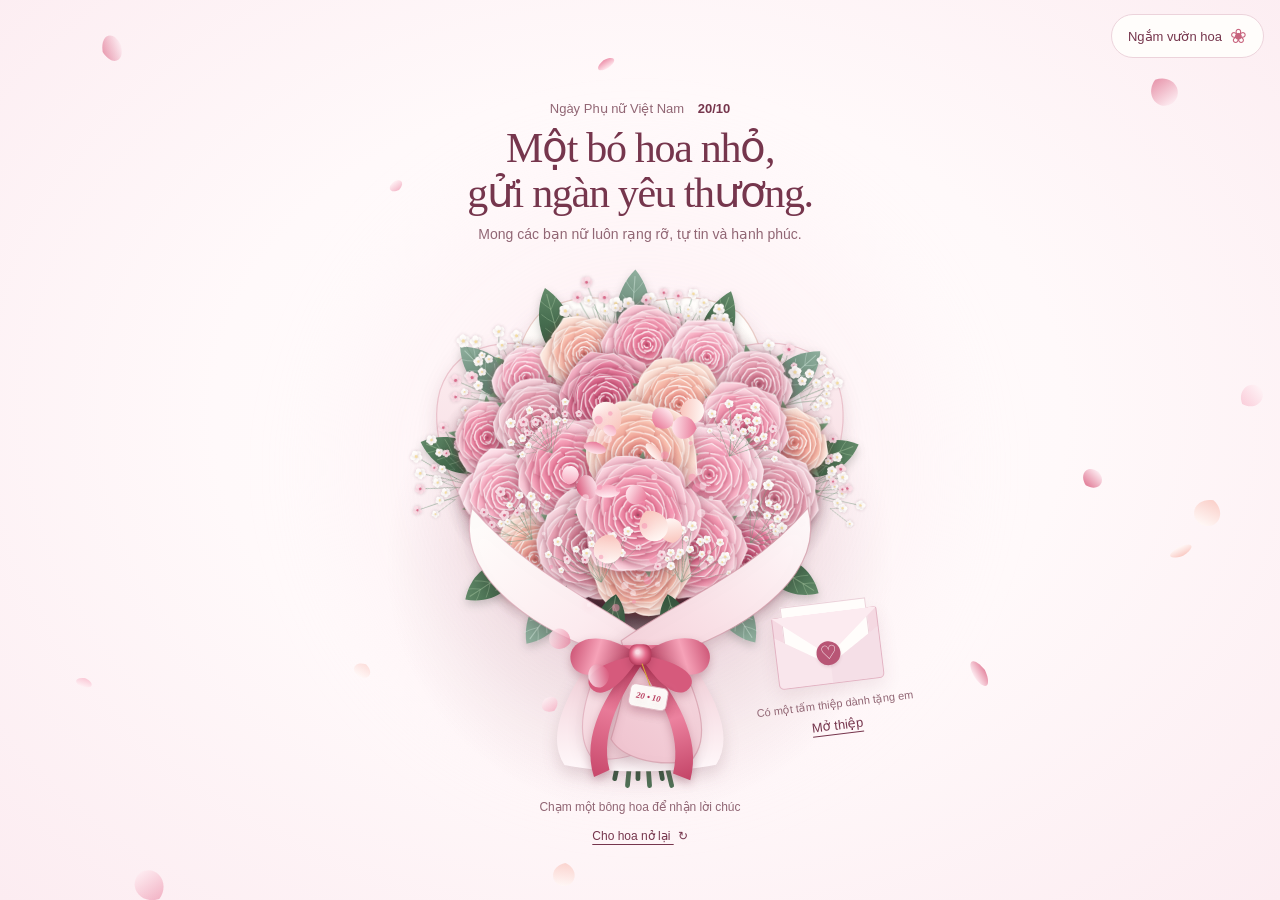
==== index.html @ e849e3f6 "Add files via upload" ====
<!DOCTYPE html>
<html lang="vi">
<head>
  <meta charset="UTF-8">
  <meta name="viewport" content="width=device-width, initial-scale=1.0">
  <meta name="theme-color" content="#fff8fa">
  <meta name="description" content="Một bó hoa và tấm thiệp nhỏ, gửi những lời chúc dịu dàng nhân ngày Phụ nữ Việt Nam 20/10.">
  <title>Một bó hoa dành tặng các bạn · 20/10</title>
  <link rel="stylesheet" href="./style.css">
  <script src="./script.js" defer></script>
  <script src="./card.js" defer></script>
  <script src="./album.js" defer></script>
</head>
<body>
  <main>
    <a class="garden-link" href="./garden.html">Ngắm vườn hoa <span aria-hidden="true">❀</span></a>
    <canvas id="ambientPetalsCanvas" aria-hidden="true"></canvas>
    <header class="greeting">
      <p class="occasion">Ngày Phụ nữ Việt Nam <span>20/10</span></p>
      <h1>Một bó hoa nhỏ,<br>gửi ngàn yêu thương.</h1>
      <p class="greeting-caption">Mong các bạn nữ luôn rạng rỡ, tự tin và hạnh phúc.</p>
    </header>

    <div class="gift-layout">
      <section class="scene-column" aria-label="Hoa và những lời chúc 20/10">


        <div class="gift-visuals">
          <div class="bouquet-composition">
            <div id="bouquetStageWrapper" role="button" tabindex="0"
              aria-label="Bó hoa hồng. Nhấn Enter để nhận lời chúc; dùng phím mũi tên để chọn bông hoa."
              aria-describedby="bouquetHint">
              <canvas id="bouquetCanvas" aria-hidden="true"></canvas>
            </div>
            <button class="envelope-button" id="openCard" type="button" aria-haspopup="dialog" aria-controls="greetingCard" aria-expanded="false" hidden>
              <span class="envelope" aria-hidden="true"><span class="envelope-letter">Gửi em</span><span class="envelope-seal">♡</span></span>
              <span class="envelope-caption">Có một tấm thiệp dành tặng em</span>
              <span class="envelope-action">Mở thiệp</span>
            </button>
          </div>

        </div>

        <footer class="scene-footer">
          <p id="bouquetHint" class="bouquet-hint">Chạm một bông hoa để nhận lời chúc</p>
          <p id="roseWish" class="rose-wish" role="status" aria-live="polite" aria-atomic="true"></p>
          <button class="text-button" id="replayBloom" type="button">Cho hoa nở lại <span aria-hidden="true">↻</span></button>
        </footer>
      </section>

      <dialog id="greetingCard" class="card-dialog" aria-labelledby="cardTitle">
        <div class="letter-paper">
          <button class="close-button" id="closeCard" type="button" aria-label="Đóng thiệp">×</button>
          <div id="cardReading">
            <div class="letter-date" aria-label="Ngày 20 tháng 10"><span>20</span><span class="date-stem" aria-hidden="true"></span><span>10</span></div>
            <p class="letter-recipient">Gửi <span id="cardRecipient">các bạn nữ</span>,</p>
            <h2 id="cardTitle">Chúc các bạn nữ một ngày 20/10 thật vui vẻ!</h2>
            <div class="letter-flower" aria-hidden="true">❀</div>
            <p id="cardMessage" class="letter-message"></p>
            <div class="letter-signoff"><p>Với thật nhiều thương mến,</p><p id="cardSender" class="letter-signature"></p></div>
            <div class="letter-fold" aria-hidden="true"></div>
            <div class="letter-actions"><button id="viewAlbum" class="text-button" type="button" aria-controls="memoryAlbum">Xem album kỷ niệm <span aria-hidden="true">♡</span></button><button id="editCard" class="text-button" type="button">Viết lời chúc riêng <span aria-hidden="true">✎</span></button></div>
          </div>
          <form id="cardEditor" hidden>
            <p class="editor-intro">Một lời chúc nhỏ gửi đến các bạn nữ nhân ngày 20/10.</p>
            <h2 id="editorTitle" class="editor-title">Viết chút yêu thương</h2>
            <label for="recipientInput">Gửi đến</label>
            <input id="recipientInput" name="recipient" maxlength="60" required autocomplete="off">
            <label for="messageInput">Lời chúc 20/10</label>
            <textarea id="messageInput" name="message" rows="7" maxlength="1500" required></textarea>
            <label for="senderInput">Người gửi</label>
            <input id="senderInput" name="sender" maxlength="60" required autocomplete="off">
            <p class="editor-hint">Lời chúc được lưu trên trình duyệt này.</p>
            <div class="editor-actions"><button class="primary-button" type="submit">Lưu lời chúc</button><button class="text-button" id="cancelEdit" type="button">Hủy</button></div>
          </form>
          <p id="cardStatus" class="card-status" role="status" aria-live="polite"></p>
        </div>
      </dialog>
    </div>
    <section id="memoryAlbum" class="memory-album" aria-labelledby="albumTitle" hidden>
      <header class="album-heading">
        <p class="album-note">Một chút yêu thương dành tặng các bạn nữ</p>
        <h2 id="albumTitle">Những khoảnh khắc đáng nhớ</h2>
        <button id="toggleAlbum" class="text-button" type="button" aria-expanded="false" aria-controls="albumPhotos">Xòe album <span aria-hidden="true">♡</span></button>
        <button id="editAlbum" class="text-button" type="button" aria-expanded="false" aria-controls="albumPhotos">Thay ảnh <span aria-hidden="true">✎</span></button>
      </header>
      <p id="albumEditHint" class="album-edit-hint" hidden>Chọn ảnh từ thiết bị của em, tối đa 20 MB mỗi ảnh. Ảnh được lưu trên trình duyệt này, không tự gửi sang thiết bị khác.</p>
      <p id="albumStatus" class="album-status" role="status" aria-live="polite" aria-atomic="true"></p>
      <div id="albumPhotos" class="album-photos">
        <figure class="portrait-card album-card">
          <div class="portrait-photo"><img src="./assets/fonts/hi1.jpg" alt="Ảnh kỷ niệm thứ nhất của người nhận thiệp" width="768" height="1024" decoding="async"></div>
          <figcaption><span class="portrait-dedication">Luôn luôn mĩm cười.</span><span class="portrait-date">Luôn Luôn thật vui</span></figcaption>
          <div class="photo-actions" hidden>
            <button class="text-button change-photo" type="button" aria-label="Đổi ảnh thứ nhất">Đổi ảnh</button>
            <button class="text-button reset-photo" type="button" aria-label="Khôi phục ảnh thứ nhất" disabled>Ảnh ban đầu</button>
            <input class="photo-input" type="file" accept="image/*" aria-label="Chọn ảnh thứ nhất" hidden>
          </div>
        </figure>
        <figure class="portrait-card album-card">
          <div class="portrait-photo"><img src="./assets/fonts/hi2.jpg" alt="Ảnh kỷ niệm thứ hai của người nhận thiệp" width="768" height="1024" decoding="async" loading="lazy"></div>
          <figcaption><span class="portrait-dedication">Luôn luôn bình yên.</span><span class="portrait-date">Luôn luôn dịu dàng</span></figcaption>
          <div class="photo-actions" hidden>
            <button class="text-button change-photo" type="button" aria-label="Đổi ảnh thứ hai">Đổi ảnh</button>
            <button class="text-button reset-photo" type="button" aria-label="Khôi phục ảnh thứ hai" disabled>Ảnh ban đầu</button>
            <input class="photo-input" type="file" accept="image/*" aria-label="Chọn ảnh thứ hai" hidden>
          </div>
        </figure>
        <figure class="portrait-card album-card">
          <div class="portrait-photo"><img src="./assets/fonts/hi3.png" alt="Ảnh kỷ niệm thứ ba của người nhận thiệp" width="768" height="1024" decoding="async" loading="lazy"></div>
          <figcaption><span class="portrait-dedication">Luôn luôn rạng rỡ.</span><span class="portrait-date">Càng ngày càng nhiều tiền</span></figcaption>
          <div class="photo-actions" hidden>
            <button class="text-button change-photo" type="button" aria-label="Đổi ảnh thứ ba">Đổi ảnh</button>
            <button class="text-button reset-photo" type="button" aria-label="Khôi phục ảnh thứ ba" disabled>Ảnh ban đầu</button>
            <input class="photo-input" type="file" accept="image/*" aria-label="Chọn ảnh thứ ba" hidden>
          </div>
        </figure>
        <figure class="portrait-card album-card">
          <div class="portrait-photo"><img src="./assets/fonts/hi4.png" alt="Ảnh thứ tư — nhấn Thay ảnh để thêm hình" width="768" height="1024" decoding="async" loading="lazy"></div>
          <figcaption><span class="portrait-dedication">Sớm lấy chồng nha 🌷</span><span class="portrait-date">Luôn luôn hạnh phúc</span></figcaption>
          <div class="photo-actions" hidden>
            <button class="text-button change-photo" type="button" aria-label="Thêm hoặc đổi ảnh thứ tư">Thêm ảnh</button>
            <button class="text-button reset-photo" type="button" aria-label="Khôi phục ảnh thứ tư" disabled>Ảnh ban đầu</button>
            <input class="photo-input" type="file" accept="image/*" aria-label="Chọn ảnh thứ tư" hidden>
          </div>
        </figure>
      </div>
      <p class="album-footnote">Có những điều nhỏ, nhớ lại vẫn thấy vui.</p>
    </section>
    <noscript><p class="noscript-message">Bật JavaScript để ngắm hoa nở và mở thiệp 20/10 nhé.</p></noscript>
  </main>
</body>
</html>
---- style.css ----
:root {
  --paper: #fffdfb;
  --blush: #fff8fa;
  --rose: #c7637d;
  --ink: #76364d;
  --muted: #916674;
  --line: #ecd3db;
  --bouquet-size: clamp(210px, calc(100dvh - 300px), 560px);
  color: var(--ink);
  font-family: "Segoe UI", Arial, sans-serif;
  font-synthesis: none;
}
* { box-sizing: border-box; }
[hidden] { display: none !important; }
html, body { margin: 0; min-width: 320px; min-height: 100%; }
body {
  background: radial-gradient(ellipse at 50% 46%, #fffdfd 0%, #fff9fa 47%, #fcecf1 100%);
  -webkit-tap-highlight-color: transparent;
}
button, input, textarea { font: inherit; }
button { color: inherit; cursor: pointer; touch-action: manipulation; }
button:focus-visible, a:focus-visible, [tabindex]:focus-visible, input:focus-visible, textarea:focus-visible {
  outline: 2px solid var(--ink); outline-offset: 5px;
}
main {
  min-height: 100vh; min-height: 100dvh;
  display: grid; align-content: center;
  position: relative; isolation: isolate;
  padding: max(72px, calc(env(safe-area-inset-top) + 64px)) clamp(16px, 3vw, 48px) max(16px, env(safe-area-inset-bottom));
}
.garden-link {
  position: absolute; top: max(14px, env(safe-area-inset-top));
  right: max(16px, env(safe-area-inset-right)); z-index: 4;
  display: inline-flex; align-items: center; gap: 8px;
  min-height: 44px; padding: 10px 16px; border: 1px solid var(--line); border-radius: 24px;
  background: var(--paper); color: var(--ink); font-size: 13px; text-decoration: none;
}
.garden-link:hover { background: #fae7ef; }
.garden-link span { color: var(--rose); font-size: 20px; line-height: 1; }
.gift-layout {
  width: min(100%, 1040px); margin-inline: auto;
  display: grid; grid-template-columns: minmax(0, 1fr); align-items: start;
  gap: 32px clamp(28px, 4vw, 60px);
}
.scene-column { min-width: 0; display: flex; flex-direction: column; align-items: center; }
.gift-visuals {
  width: 100%; margin: 4px auto 0; display: grid; place-items: center;
}
.portrait-card {
  position: relative; min-width: 0; width: 100%; max-width: 275px;
  justify-self: center; margin: 0; padding: 10px 10px 0;
  background: var(--paper); border: 1px solid #ecd3db99;
  box-shadow: 0 14px 40px #76364d10, 0 2px 7px #76364d08;
  transform-origin: top left;
}
.portrait-photo { overflow: hidden; aspect-ratio: 3 / 4; background: #f3e4e5; }
.portrait-photo img { display: block; width: 100%; height: 100%; object-fit: cover; object-position: center; }
.portrait-card figcaption { padding: 19px 6px 20px; text-align: center; }
.portrait-dedication { display: block; font: italic clamp(16px, 1.6vw, 21px)/1.45 "Palatino Linotype", Georgia, serif; text-wrap: pretty; }
.portrait-date { display: block; color: var(--muted); margin-top: 11px; font-size: 10px; line-height: 1.6; }
main::before {
  content: ''; position: absolute; left: 50%; top: 52%; z-index: -1;
  width: min(90vw, 700px); aspect-ratio: 1;
  transform: translate(-50%, -50%); border-radius: 50%;
  background: radial-gradient(circle, rgba(252, 210, 223, .45), rgba(254, 235, 242, .16) 57%, transparent 73%);
  filter: blur(26px); pointer-events: none;
}
.greeting { width: fit-content; max-width: 100%; margin: 0 auto 8px; transform-origin: top left; position: relative; z-index: 1; text-align: center; }
.occasion { margin: 0 0 10px; font-size: 13px; color: var(--muted); }
.occasion span { margin-left: 10px; color: var(--ink); font-weight: 600; }
h1, h2, .letter-recipient { font-family: "Palatino Linotype", "Book Antiqua", Palatino, Georgia, serif; font-weight: 400; }
h1 { margin: 0; font-size: clamp(28px, 3.4vw, 42px); line-height: 1.08; letter-spacing: -1.3px; }
.greeting-caption { font-size: 14px; color: var(--muted); margin: 10px 0 0; }
.bouquet-composition {
  position: relative; min-width: 0; margin: -12px auto -8px;
  width: min(100%, var(--bouquet-size));
  transform-origin: top left;
}
#bouquetStageWrapper {
  position: relative; width: 100%; aspect-ratio: 1; border-radius: 45%;
  cursor: pointer; touch-action: manipulation;
  animation: bouquet-entrance 1.15s cubic-bezier(.16, 1, .3, 1) both;
}
#bouquetCanvas { width: 100%; height: 100%; display: block; }
.envelope-button {
  position: absolute; right: 8px; top: 66%; width: clamp(126px, 29%, 164px);
  padding: 0; border: 0; background: transparent; text-align: center;
  transform: rotate(-7deg); animation: envelope-arrival .8s cubic-bezier(.2,.8,.2,1) both;
}
.envelope {
  position: relative; display: block; width: 106px; height: 72px; margin: 0 auto 12px;
  background: #f5d9e2; border: 1px solid #e3b5c4; border-radius: 2px 2px 5px 5px;
  box-shadow: 0 8px 18px #76364d18;
}
.envelope::before {
  content: ''; position: absolute; inset: 0; z-index: 2;
  background: linear-gradient(32deg, #f9e6ec 49%, transparent 50%) left / 51% 100% no-repeat,
              linear-gradient(-32deg, #f5dfe7 49%, transparent 50%) right / 51% 100% no-repeat;
  border-radius: inherit;
}
.envelope::after {
  content: ''; position: absolute; inset: -1px -1px 0; z-index: 3;
  background: #fcebf0; clip-path: polygon(0 0, 100% 0, 50% 61%);
  transform-origin: top; transition: transform .4s ease;
}
.envelope-letter {
  position: absolute; inset: -11px 9px 9px; padding: 12px 0 0;
  background: var(--paper); border: 1px solid var(--line);
  font-family: Georgia, serif; font-style: italic; font-size: 13px;
  transition: transform .4s ease;
}
.envelope-seal {
  position: absolute; left: calc(50% - 12px); top: 28px; z-index: 4;
  width: 24px; height: 24px; border-radius: 50%; background: #b85575;
  color: #fff6f8; font: 19px/24px Georgia, serif; box-shadow: 0 2px 3px #76364d22;
}
.envelope-caption, .envelope-action { display: block; font-size: 11px; line-height: 1.5; }
.envelope-caption { color: var(--muted); }
.envelope-action { font-size: 13px; text-decoration: underline; text-underline-offset: 4px; margin-top: 3px; }
@media (hover: hover) {
  .envelope-button:hover .envelope-letter { transform: translateY(-7px); }
  .envelope-button:hover .envelope::after { transform: rotateX(35deg); }
}
.scene-footer { transform-origin: top left; width: min(100%, 540px); margin-top: 6px; text-align: center; position: relative; z-index: 1; }
.bouquet-hint { font-size: 12px; color: var(--muted); margin: 0; }
.rose-wish { font: italic 17px/1.6 Georgia, serif; margin: 6px auto 2px; max-width: 440px; min-height: 54px; text-wrap: pretty; }
.rose-wish:empty { min-height: 0; margin: 0; }
.rose-wish.is-new { animation: wish-arrival .4s ease both; }
.text-button { border: 0; background: transparent; padding: 12px 8px; font-size: 12px; text-decoration: underline; text-underline-offset: 4px; }
.text-button span { display: inline-block; margin-left: 4px; text-decoration: none; }
#replayBloom { margin-top: 3px; }
#ambientPetalsCanvas { position: fixed; inset: 0; width: 100%; height: 100%; display: block; pointer-events: none; z-index: 2; }
.card-dialog {
  position: relative; z-index: 3; inset: auto; justify-self: center; align-self: start;
  width: min(100%, 620px); min-width: 0; max-width: none; max-height: none; margin: 0;
  padding: 0; border: 0; border-radius: 5px; color: var(--ink);
  background: var(--paper); box-shadow: 0 20px 70px #76364d14, 0 2px 8px #76364d0d;
  overflow: visible; scroll-margin-block: 24px;
}
.card-dialog[open] { animation: letter-open .45s .4s cubic-bezier(.16,1,.3,1) both; }
.letter-paper { position: relative; padding: 18px 30px 10px; background: linear-gradient(90deg, transparent 49.7%, #eedde33b 50%, transparent 50.3%), var(--paper); }
.letter-paper::before { content: ''; position: absolute; inset: 10px; border: 1px solid #ecd3db99; border-radius: 2px; pointer-events: none; }
.close-button { position: absolute; right: 15px; top: 14px; z-index: 1; width: 36px; height: 36px; background: transparent; border: 0; border-radius: 50%; font-size: 25px; font-weight: 300; }
.close-button:hover { background: #f9eaf0; }
.letter-date { display: flex; align-items: center; justify-content: center; gap: 13px; font: 28px/1.1 Georgia, serif; color: var(--rose); margin: 0 0 10px; }
.date-stem { width: 1px; height: 32px; background: var(--line); transform: rotate(25deg); }
.letter-recipient { margin: 0 0 10px; font-size: 19px; overflow-wrap: anywhere; }
#cardTitle { margin: 0; font-size: 31px; line-height: 1.2; letter-spacing: -.6px; }
.letter-flower { text-align: center; font: 29px/1 Georgia, serif; color: var(--rose); margin: 6px 0 8px; }
.letter-message { white-space: pre-wrap; overflow-wrap: anywhere; font-size: 14px; line-height: 1.65; margin: 0; }
.message-paragraph { display: block; }
.message-paragraph + .message-paragraph { margin-top: 12px; }
.letter-signoff { margin-top: 10px; text-align: right; }
.letter-signoff > p:first-child { margin: 0 0 3px; font-size: 12px; color: var(--muted); }
.letter-signature { font: italic 23px/1.4 "Palatino Linotype", Georgia, serif; margin: 0; overflow-wrap: anywhere; }
.letter-fold { height: 1px; margin: 8px -30px 2px; background: #ecd3db77; box-shadow: 0 1px 2px #76364d08; }
.letter-actions { text-align: center; }
.letter-actions .text-button { padding-block: 8px; }
.card-status { font-size: 12px; color: var(--muted); text-align: center; margin: 0; line-height: 1.6; }
.card-status:not(:empty) { padding: 8px 0; }
.editor-intro { margin: 10px 0; font-size: 12px; color: var(--muted); }
.editor-title { font-size: 27px; line-height: 1.2; margin: 0 0 26px; }
#cardEditor label { display: block; font-size: 13px; margin: 18px 0 8px; }
#cardEditor input, #cardEditor textarea { width: 100%; border: 1px solid #dcb8c5; border-radius: 5px; background: #fff9fb; color: var(--ink); padding: 11px 12px; font-size: 14px; line-height: 1.6; }
#cardEditor textarea { resize: vertical; min-height: 150px; }
.editor-hint { font-size: 11px; color: var(--muted); line-height: 1.7; margin-top: 14px; }
.editor-actions { display: flex; align-items: center; gap: 16px; margin: 20px 0 10px; }
.primary-button { border: 1px solid var(--ink); border-radius: 5px; padding: 12px 20px; font-size: 13px; background: var(--ink); color: var(--paper); }
.noscript-message { text-align: center; font-size: 14px; }
/* The album is a second chapter, revealed only after the letter is opened. */
.memory-album {
  position: relative; z-index: 3; width: min(100%, 850px); min-width: 0;
  margin: clamp(32px, 4vw, 54px) auto 8px; text-align: center; scroll-margin-top: 32px;
  opacity: 0; transform: translateY(24px);
  transition: opacity .8s ease, transform .8s cubic-bezier(.2,.8,.2,1);
}
.memory-album.is-revealed { opacity: 1; transform: none; }
.album-heading { margin-bottom: 26px; }
.album-note { color: var(--muted); font-size: 12px; line-height: 1.7; margin: 0 0 12px; }
#albumTitle { font-size: clamp(26px, 3vw, 34px); line-height: 1.25; margin: 0 0 8px; letter-spacing: -.5px; }
.album-photos { display: grid; grid-template-columns: minmax(0, 1fr); gap: 28px; padding: 18px 18px 14px; }
.album-card { grid-area: 1 / 1; width: min(100%, 230px); max-width: none; transform-origin: center; }
.album-card:nth-child(1) { z-index: 3; transform: rotate(-3deg); }
.album-card:nth-child(2) { z-index: 2; transform: translate(12px, -6px) rotate(7deg); }
.album-card:nth-child(3) { z-index: 1; transform: translate(-12px, -10px) rotate(-9deg); }
.album-card .portrait-dedication { font-size: 17px; }
.album-card figcaption { padding: 16px 4px 18px; }
.album-card .portrait-date { margin-top: 8px; }
.album-edit-hint, .album-status { max-width: 520px; margin: 0 auto 16px; color: var(--muted); font-size: 12px; line-height: 1.7; }
.album-status:empty { display: none; }
.photo-actions { display: flex; justify-content: center; flex-wrap: wrap; gap: 0 4px; padding: 0 0 8px; }
.photo-actions .text-button { min-height: 44px; padding: 10px 6px; }
.photo-actions button:disabled { opacity: .5; cursor: default; }
.album-card[aria-busy="true"] .portrait-photo { opacity: .65; }
.memory-album.is-spread .album-photos { grid-template-columns: repeat(4, minmax(0, 1fr)); }
.memory-album.is-spread .album-card { grid-area: auto; transform: rotate(var(--photo-angle)); animation: photo-unfold .65s cubic-bezier(.2,.8,.2,1) both; }
.memory-album.is-spread .album-card:nth-child(1) { --photo-angle: -4deg; }
.memory-album.is-spread .album-card:nth-child(2) { --photo-angle: 2deg; animation-delay: .13s; }
.memory-album.is-spread .album-card:nth-child(3) { --photo-angle: -2deg; animation-delay: .26s; }
.memory-album.is-spread .album-card:nth-child(4) { --photo-angle: 3deg; animation-delay: .39s; }
.album-footnote { margin: 22px 0 0; color: var(--muted); font: italic 15px/1.7 Georgia, serif; }
@keyframes photo-unfold {
  from { opacity: 0; transform: translateY(22px) rotate(0); }
  to { opacity: 1; transform: translateY(0) rotate(var(--photo-angle)); }
}
@media (min-width: 1100px) {
  body.card-open .gift-layout { grid-template-columns: minmax(0, 1fr) minmax(400px, 470px); align-items: center; }
  body.card-open .bouquet-composition { width: min(100%, var(--bouquet-size)); }
  body.card-open .envelope-button { right: 0; width: 126px; }
  body.card-open .envelope { width: 88px; height: 60px; }
  body.card-open .envelope-seal { top: 22px; }
  body.card-open .envelope-caption { font-size: 10px; }
  body.card-open .envelope-action { font-size: 12px; }
  body.card-open .card-dialog { width: 100%; }
}
@media (min-width: 601px) and (max-width: 1099px) {
  body.card-open .bouquet-composition { width: min(100%, var(--bouquet-size)); }
}
@media (max-width: 600px) {
  .occasion { font-size: 12px; margin-bottom: 8px; }
  .greeting { margin-bottom: 6px; }
  .greeting-caption { font-size: 12px; margin-top: 8px; }
  .gift-visuals { margin-top: 2px; }
  .bouquet-composition { margin-top: 0; margin-bottom: 4px; width: min(100%, var(--bouquet-size)); }
  .envelope-button { right: 6px; top: 68%; width: 130px; }
  .envelope { width: 88px; height: 60px; margin-bottom: 9px; }
  .envelope-seal { top: 22px; }
  .envelope-caption { font-size: 10px; }
  .envelope-action { font-size: 12px; }
  .rose-wish { font-size: 16px; padding: 0 10px; }
  .letter-paper { padding: 18px 24px 10px; }
  .letter-fold { margin-left: -24px; margin-right: -24px; }
  #cardTitle { font-size: 29px; }
  .memory-album.is-spread .album-photos { grid-template-columns: minmax(0, 1fr); gap: 32px; }
}
@keyframes bouquet-entrance { from { opacity: 0; transform: translateY(18px) scale(.92); } to { opacity: 1; transform: translateY(0) scale(1); } }
@keyframes envelope-arrival { from { opacity: 0; transform: translateY(14px) rotate(-12deg); } to { opacity: 1; transform: translateY(0) rotate(-7deg); } }
@keyframes letter-open { from { opacity: 0; transform: translateY(16px); } to { opacity: 1; transform: translateY(0); } }
@keyframes wish-arrival { from { opacity: 0; transform: translateY(5px); } to { opacity: 1; transform: translateY(0); } }
@media (prefers-reduced-motion: reduce) {
  *, *::before, *::after { animation: none !important; transition: none !important; scroll-behavior: auto !important; }
}
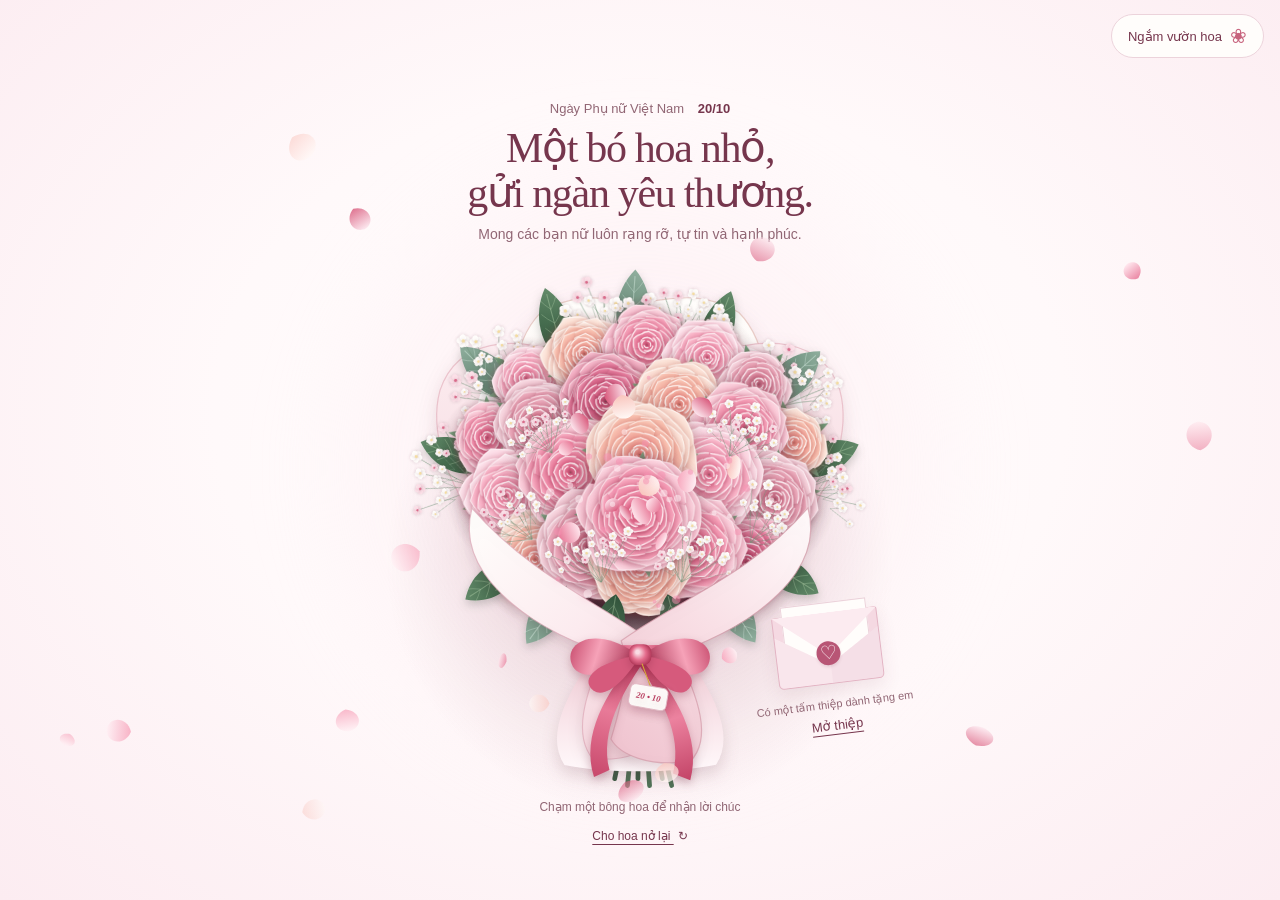
==== commit 99a40046: "Fix image paths for 20 October website" ====
--- a/index.html
+++ b/index.html
@@ -1,3 +1,4 @@
+
 <!DOCTYPE html>
 <html lang="vi">
 <head>
@@ -14,7 +15,9 @@
 <body>
   <main>
     <a class="garden-link" href="./garden.html">Ngắm vườn hoa <span aria-hidden="true">❀</span></a>
+
     <canvas id="ambientPetalsCanvas" aria-hidden="true"></canvas>
+
     <header class="greeting">
       <p class="occasion">Ngày Phụ nữ Việt Nam <span>20/10</span></p>
       <h1>Một bó hoa nhỏ,<br>gửi ngàn yêu thương.</h1>
@@ -23,110 +26,234 @@
 
     <div class="gift-layout">
       <section class="scene-column" aria-label="Hoa và những lời chúc 20/10">
-
-
         <div class="gift-visuals">
           <div class="bouquet-composition">
-            <div id="bouquetStageWrapper" role="button" tabindex="0"
+            <div
+              id="bouquetStageWrapper"
+              role="button"
+              tabindex="0"
               aria-label="Bó hoa hồng. Nhấn Enter để nhận lời chúc; dùng phím mũi tên để chọn bông hoa."
-              aria-describedby="bouquetHint">
+              aria-describedby="bouquetHint"
+            >
               <canvas id="bouquetCanvas" aria-hidden="true"></canvas>
             </div>
-            <button class="envelope-button" id="openCard" type="button" aria-haspopup="dialog" aria-controls="greetingCard" aria-expanded="false" hidden>
-              <span class="envelope" aria-hidden="true"><span class="envelope-letter">Gửi em</span><span class="envelope-seal">♡</span></span>
+
+            <button
+              class="envelope-button"
+              id="openCard"
+              type="button"
+              aria-haspopup="dialog"
+              aria-controls="greetingCard"
+              aria-expanded="false"
+              hidden
+            >
+              <span class="envelope" aria-hidden="true">
+                <span class="envelope-letter">Gửi em</span>
+                <span class="envelope-seal">♡</span>
+              </span>
               <span class="envelope-caption">Có một tấm thiệp dành tặng em</span>
               <span class="envelope-action">Mở thiệp</span>
             </button>
           </div>
-
         </div>
 
         <footer class="scene-footer">
           <p id="bouquetHint" class="bouquet-hint">Chạm một bông hoa để nhận lời chúc</p>
           <p id="roseWish" class="rose-wish" role="status" aria-live="polite" aria-atomic="true"></p>
-          <button class="text-button" id="replayBloom" type="button">Cho hoa nở lại <span aria-hidden="true">↻</span></button>
+          <button class="text-button" id="replayBloom" type="button">
+            Cho hoa nở lại <span aria-hidden="true">↻</span>
+          </button>
         </footer>
       </section>
 
       <dialog id="greetingCard" class="card-dialog" aria-labelledby="cardTitle">
         <div class="letter-paper">
           <button class="close-button" id="closeCard" type="button" aria-label="Đóng thiệp">×</button>
+
           <div id="cardReading">
-            <div class="letter-date" aria-label="Ngày 20 tháng 10"><span>20</span><span class="date-stem" aria-hidden="true"></span><span>10</span></div>
+            <div class="letter-date" aria-label="Ngày 20 tháng 10">
+              <span>20</span>
+              <span class="date-stem" aria-hidden="true"></span>
+              <span>10</span>
+            </div>
+
             <p class="letter-recipient">Gửi <span id="cardRecipient">các bạn nữ</span>,</p>
             <h2 id="cardTitle">Chúc các bạn nữ một ngày 20/10 thật vui vẻ!</h2>
             <div class="letter-flower" aria-hidden="true">❀</div>
             <p id="cardMessage" class="letter-message"></p>
-            <div class="letter-signoff"><p>Với thật nhiều thương mến,</p><p id="cardSender" class="letter-signature"></p></div>
+
+            <div class="letter-signoff">
+              <p>Với thật nhiều thương mến,</p>
+              <p id="cardSender" class="letter-signature"></p>
+            </div>
+
             <div class="letter-fold" aria-hidden="true"></div>
-            <div class="letter-actions"><button id="viewAlbum" class="text-button" type="button" aria-controls="memoryAlbum">Xem album kỷ niệm <span aria-hidden="true">♡</span></button><button id="editCard" class="text-button" type="button">Viết lời chúc riêng <span aria-hidden="true">✎</span></button></div>
-          </div>
+
+            <div class="letter-actions">
+              <button id="viewAlbum" class="text-button" type="button" aria-controls="memoryAlbum">
+                Xem album kỷ niệm <span aria-hidden="true">♡</span>
+              </button>
+              <button id="editCard" class="text-button" type="button">
+                Viết lời chúc riêng <span aria-hidden="true">✎</span>
+              </button>
+            </div>
+          </div>
+
           <form id="cardEditor" hidden>
             <p class="editor-intro">Một lời chúc nhỏ gửi đến các bạn nữ nhân ngày 20/10.</p>
             <h2 id="editorTitle" class="editor-title">Viết chút yêu thương</h2>
+
             <label for="recipientInput">Gửi đến</label>
             <input id="recipientInput" name="recipient" maxlength="60" required autocomplete="off">
+
             <label for="messageInput">Lời chúc 20/10</label>
             <textarea id="messageInput" name="message" rows="7" maxlength="1500" required></textarea>
+
             <label for="senderInput">Người gửi</label>
             <input id="senderInput" name="sender" maxlength="60" required autocomplete="off">
+
             <p class="editor-hint">Lời chúc được lưu trên trình duyệt này.</p>
-            <div class="editor-actions"><button class="primary-button" type="submit">Lưu lời chúc</button><button class="text-button" id="cancelEdit" type="button">Hủy</button></div>
+
+            <div class="editor-actions">
+              <button class="primary-button" type="submit">Lưu lời chúc</button>
+              <button class="text-button" id="cancelEdit" type="button">Hủy</button>
+            </div>
           </form>
+
           <p id="cardStatus" class="card-status" role="status" aria-live="polite"></p>
         </div>
       </dialog>
     </div>
+
     <section id="memoryAlbum" class="memory-album" aria-labelledby="albumTitle" hidden>
       <header class="album-heading">
         <p class="album-note">Một chút yêu thương dành tặng các bạn nữ</p>
         <h2 id="albumTitle">Những khoảnh khắc đáng nhớ</h2>
-        <button id="toggleAlbum" class="text-button" type="button" aria-expanded="false" aria-controls="albumPhotos">Xòe album <span aria-hidden="true">♡</span></button>
-        <button id="editAlbum" class="text-button" type="button" aria-expanded="false" aria-controls="albumPhotos">Thay ảnh <span aria-hidden="true">✎</span></button>
+
+        <button id="toggleAlbum" class="text-button" type="button" aria-expanded="false" aria-controls="albumPhotos">
+          Xòe album <span aria-hidden="true">♡</span>
+        </button>
+
+        <button id="editAlbum" class="text-button" type="button" aria-expanded="false" aria-controls="albumPhotos">
+          Thay ảnh <span aria-hidden="true">✎</span>
+        </button>
       </header>
-      <p id="albumEditHint" class="album-edit-hint" hidden>Chọn ảnh từ thiết bị của em, tối đa 20 MB mỗi ảnh. Ảnh được lưu trên trình duyệt này, không tự gửi sang thiết bị khác.</p>
+
+      <p id="albumEditHint" class="album-edit-hint" hidden>
+        Chọn ảnh từ thiết bị của em, tối đa 20 MB mỗi ảnh. Ảnh được lưu trên trình duyệt này, không tự gửi sang thiết bị khác.
+      </p>
+
       <p id="albumStatus" class="album-status" role="status" aria-live="polite" aria-atomic="true"></p>
+
       <div id="albumPhotos" class="album-photos">
-        <figure class="portrait-card album-card">
-          <div class="portrait-photo"><img src="./assets/fonts/hi1.jpg" alt="Ảnh kỷ niệm thứ nhất của người nhận thiệp" width="768" height="1024" decoding="async"></div>
-          <figcaption><span class="portrait-dedication">Luôn luôn mĩm cười.</span><span class="portrait-date">Luôn Luôn thật vui</span></figcaption>
+
+        <!-- ẢNH 1 -->
+        <figure class="portrait-card album-card">
+          <div class="portrait-photo">
+            <img
+              src="./assets/hi1.jpg"
+              alt="Ảnh kỷ niệm thứ nhất của người nhận thiệp"
+              width="768"
+              height="1024"
+              decoding="async"
+            >
+          </div>
+
+          <figcaption>
+            <span class="portrait-dedication">Luôn luôn mỉm cười.</span>
+            <span class="portrait-date">Luôn Luôn thật vui</span>
+          </figcaption>
+
           <div class="photo-actions" hidden>
             <button class="text-button change-photo" type="button" aria-label="Đổi ảnh thứ nhất">Đổi ảnh</button>
             <button class="text-button reset-photo" type="button" aria-label="Khôi phục ảnh thứ nhất" disabled>Ảnh ban đầu</button>
             <input class="photo-input" type="file" accept="image/*" aria-label="Chọn ảnh thứ nhất" hidden>
           </div>
         </figure>
-        <figure class="portrait-card album-card">
-          <div class="portrait-photo"><img src="./assets/fonts/hi2.jpg" alt="Ảnh kỷ niệm thứ hai của người nhận thiệp" width="768" height="1024" decoding="async" loading="lazy"></div>
-          <figcaption><span class="portrait-dedication">Luôn luôn bình yên.</span><span class="portrait-date">Luôn luôn dịu dàng</span></figcaption>
+
+        <!-- ẢNH 2 -->
+        <figure class="portrait-card album-card">
+          <div class="portrait-photo">
+            <img
+              src="./assets/hi2.jpg"
+              alt="Ảnh kỷ niệm thứ hai của người nhận thiệp"
+              width="768"
+              height="1024"
+              decoding="async"
+              loading="lazy"
+            >
+          </div>
+
+          <figcaption>
+            <span class="portrait-dedication">Luôn luôn bình yên.</span>
+            <span class="portrait-date">Luôn luôn dịu dàng</span>
+          </figcaption>
+
           <div class="photo-actions" hidden>
             <button class="text-button change-photo" type="button" aria-label="Đổi ảnh thứ hai">Đổi ảnh</button>
             <button class="text-button reset-photo" type="button" aria-label="Khôi phục ảnh thứ hai" disabled>Ảnh ban đầu</button>
             <input class="photo-input" type="file" accept="image/*" aria-label="Chọn ảnh thứ hai" hidden>
           </div>
         </figure>
-        <figure class="portrait-card album-card">
-          <div class="portrait-photo"><img src="./assets/fonts/hi3.png" alt="Ảnh kỷ niệm thứ ba của người nhận thiệp" width="768" height="1024" decoding="async" loading="lazy"></div>
-          <figcaption><span class="portrait-dedication">Luôn luôn rạng rỡ.</span><span class="portrait-date">Càng ngày càng nhiều tiền</span></figcaption>
+
+        <!-- ẢNH 3: ĐÃ SỬA .png THÀNH .jpg -->
+        <figure class="portrait-card album-card">
+          <div class="portrait-photo">
+            <img
+              src="./assets/hi3.jpg"
+              alt="Ảnh kỷ niệm thứ ba của người nhận thiệp"
+              width="768"
+              height="1024"
+              decoding="async"
+              loading="lazy"
+            >
+          </div>
+
+          <figcaption>
+            <span class="portrait-dedication">Luôn luôn rạng rỡ.</span>
+            <span class="portrait-date">Càng ngày càng nhiều tiền</span>
+          </figcaption>
+
           <div class="photo-actions" hidden>
             <button class="text-button change-photo" type="button" aria-label="Đổi ảnh thứ ba">Đổi ảnh</button>
             <button class="text-button reset-photo" type="button" aria-label="Khôi phục ảnh thứ ba" disabled>Ảnh ban đầu</button>
             <input class="photo-input" type="file" accept="image/*" aria-label="Chọn ảnh thứ ba" hidden>
           </div>
         </figure>
-        <figure class="portrait-card album-card">
-          <div class="portrait-photo"><img src="./assets/fonts/hi4.png" alt="Ảnh thứ tư — nhấn Thay ảnh để thêm hình" width="768" height="1024" decoding="async" loading="lazy"></div>
-          <figcaption><span class="portrait-dedication">Sớm lấy chồng nha 🌷</span><span class="portrait-date">Luôn luôn hạnh phúc</span></figcaption>
+
+        <!-- ẢNH 4: ĐÃ SỬA .png THÀNH .jpg -->
+        <figure class="portrait-card album-card">
+          <div class="portrait-photo">
+            <img
+              src="./assets/hi4.jpg"
+              alt="Ảnh thứ tư — nhấn Thay ảnh để thêm hình"
+              width="768"
+              height="1024"
+              decoding="async"
+              loading="lazy"
+            >
+          </div>
+
+          <figcaption>
+            <span class="portrait-dedication">Sớm lấy chồng nha 🌷</span>
+            <span class="portrait-date">Luôn luôn hạnh phúc</span>
+          </figcaption>
+
           <div class="photo-actions" hidden>
             <button class="text-button change-photo" type="button" aria-label="Thêm hoặc đổi ảnh thứ tư">Thêm ảnh</button>
             <button class="text-button reset-photo" type="button" aria-label="Khôi phục ảnh thứ tư" disabled>Ảnh ban đầu</button>
             <input class="photo-input" type="file" accept="image/*" aria-label="Chọn ảnh thứ tư" hidden>
           </div>
         </figure>
+
       </div>
+
       <p class="album-footnote">Có những điều nhỏ, nhớ lại vẫn thấy vui.</p>
     </section>
-    <noscript><p class="noscript-message">Bật JavaScript để ngắm hoa nở và mở thiệp 20/10 nhé.</p></noscript>
+
+    <noscript>
+      <p class="noscript-message">Bật JavaScript để ngắm hoa nở và mở thiệp 20/10 nhé.</p>
+    </noscript>
   </main>
 </body>
 </html>
